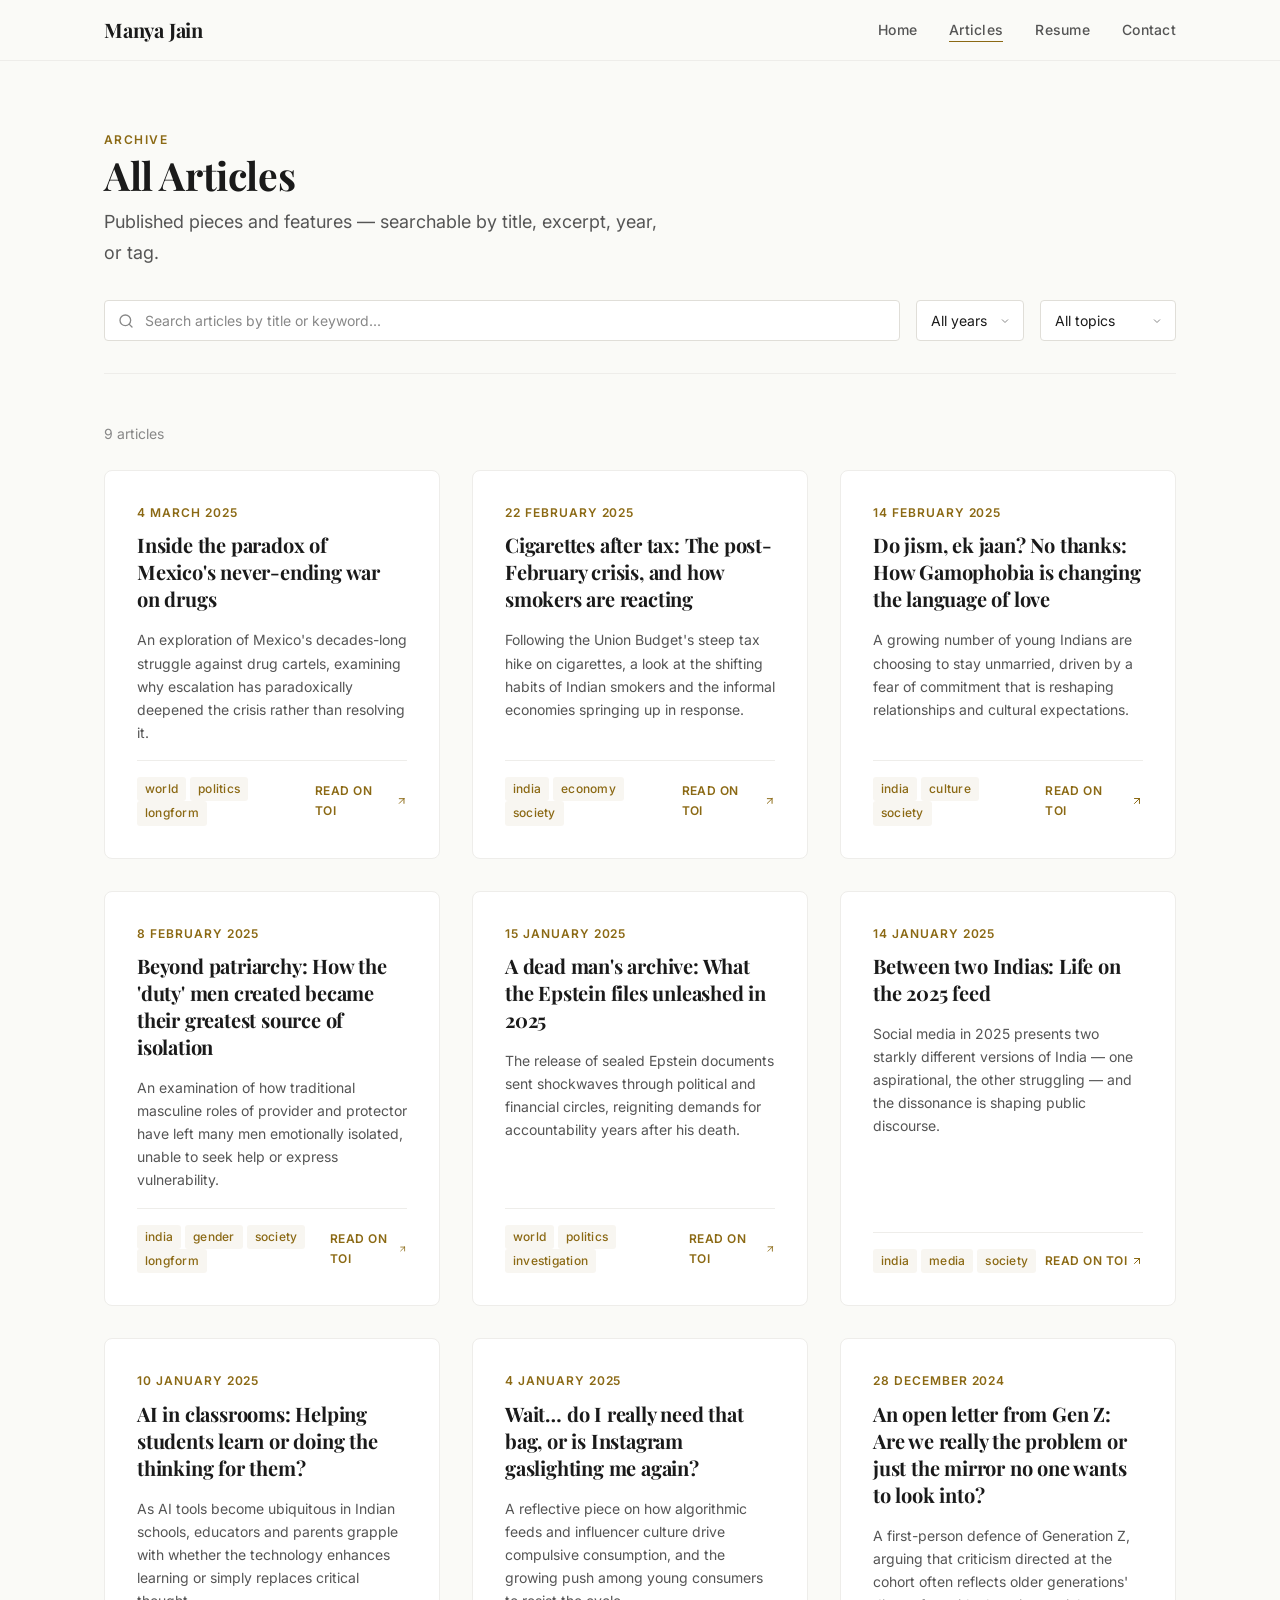
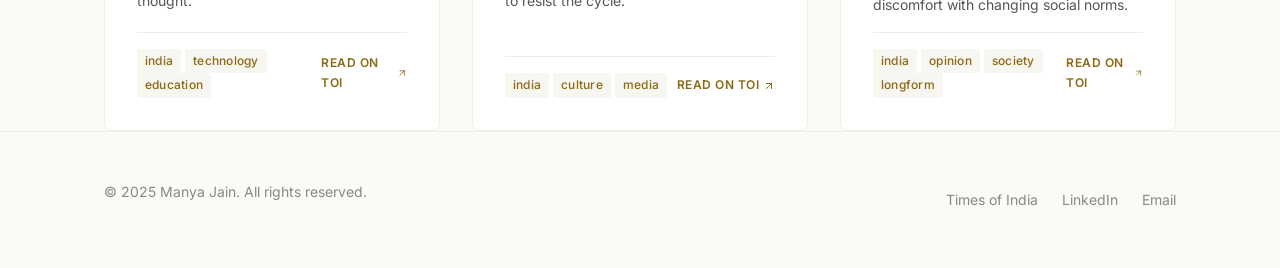
==== articles.html @ 1fdf4e92 "Initial commit: Manya Jain portfolio website" ====
<!DOCTYPE html>
<html lang="en">
<head>
  <meta charset="UTF-8">
  <meta name="viewport" content="width=device-width, initial-scale=1.0">

  <!-- SEO -->
  <title>Articles — Manya Jain</title>
  <meta name="description" content="Full archive of published articles by Manya Jain, journalist at the Times of India. Search and filter by year, topic, or keyword.">

  <!-- Fonts -->
  <link rel="preconnect" href="https://fonts.googleapis.com">
  <link rel="preconnect" href="https://fonts.gstatic.com" crossorigin>
  <link href="https://fonts.googleapis.com/css2?family=Inter:wght@400;500;600;700&family=Playfair+Display:wght@700;800&display=swap" rel="stylesheet">

  <!-- Styles -->
  <link rel="stylesheet" href="styles.css">
</head>
<body>

  <!-- NAVIGATION -->
  <nav class="site-nav" id="site-nav" aria-label="Primary navigation">
    <div class="container">
      <a href="index.html" class="nav-brand">Manya Jain</a>
      <button class="nav-toggle" id="nav-toggle" aria-label="Open navigation menu" aria-expanded="false">
        <span></span><span></span><span></span>
      </button>
      <ul class="nav-links" id="nav-links" role="list">
        <li><a href="index.html">Home</a></li>
        <li><a href="articles.html" class="active">Articles</a></li>
        <li><a href="index.html#resume">Resume</a></li>
        <li><a href="index.html#contact">Contact</a></li>
      </ul>
    </div>
  </nav>

  <main>
    <div class="container">

      <!-- Page Header -->
      <header class="page-header">
        <span class="label">Archive</span>
        <h1>All Articles</h1>
        <p class="section-subtitle">Published pieces and features — searchable by title, excerpt, year, or tag.</p>

        <!-- Search and Filters -->
        <div class="search-filters" role="search" aria-label="Filter articles">
          <div class="search-input-wrap">
            <svg xmlns="http://www.w3.org/2000/svg" viewBox="0 0 24 24" fill="none" stroke="currentColor" stroke-width="2" stroke-linecap="round" stroke-linejoin="round"><circle cx="11" cy="11" r="8"/><path d="M21 21l-4.35-4.35"/></svg>
            <input
              type="search"
              id="article-search"
              class="search-input"
              placeholder="Search articles by title or keyword..."
              aria-label="Search articles"
            >
          </div>
          <select id="filter-year" class="filter-select" aria-label="Filter by year">
            <option value="">All years</option>
          </select>
          <select id="filter-tag" class="filter-select" aria-label="Filter by tag">
            <option value="">All topics</option>
          </select>
        </div>
      </header>

      <!-- Results Count -->
      <p class="results-count" id="results-count"></p>

      <!-- Articles Listing -->
      <div class="articles-grid" id="all-articles">
        <!-- Dynamically populated by script.js -->
      </div>

      <!-- No Results Message -->
      <p class="no-results" id="no-results" style="display:none;">
        No articles match your search. Try a different keyword or clear the filters.
      </p>

    </div>
  </main>

  <!-- FOOTER -->
  <footer class="site-footer">
    <div class="container footer-inner">
      <p class="footer-copy">&copy; 2025 Manya Jain. All rights reserved.</p>
      <ul class="footer-links" role="list">
        <li><a href="https://timesofindia.indiatimes.com/toireporter/author-Manya-Jain-479276813.cms" target="_blank" rel="noopener">Times of India</a></li>
        <li><a href="http://www.linkedin.com/in/manyajain15" target="_blank" rel="noopener">LinkedIn</a></li>
        <li><a href="mailto:manyajain1503@gmail.com">Email</a></li>
      </ul>
    </div>
  </footer>

  <script src="script.js" defer></script>
</body>
</html>
---- styles.css ----
/* ============================================================
   Manya Jain — Portfolio Design System
   Editorial-grade, mobile-first, accessible
   ============================================================ */

/* --- Design Tokens --- */
:root {
  /* Palette */
  --color-bg:        #FAFAF7;
  --color-bg-alt:    #F2F1ED;
  --color-surface:   #FFFFFF;
  --color-text:      #1A1A1A;
  --color-text-secondary: #555555;
  --color-muted:     #888888;
  --color-accent:    #8B6914;
  --color-accent-light: #C9A84C;
  --color-accent-bg: rgba(139, 105, 20, 0.06);
  --color-border:    #E0DED8;
  --color-border-light: #EEEDEA;
  --color-link:      #8B6914;
  --color-link-hover:#6B5010;
  --color-hero-overlay: rgba(26, 26, 26, 0.55);

  /* Typography */
  --font-heading:    'Playfair Display', Georgia, 'Times New Roman', serif;
  --font-body:       'Inter', -apple-system, BlinkMacSystemFont, 'Segoe UI', Roboto, sans-serif;
  --font-mono:       'JetBrains Mono', 'Fira Code', monospace;

  /* Type Scale (major third — 1.25) */
  --text-xs:   0.75rem;   /* 12px */
  --text-sm:   0.875rem;  /* 14px */
  --text-base: 1rem;      /* 16px */
  --text-md:   1.125rem;  /* 18px */
  --text-lg:   1.25rem;   /* 20px */
  --text-xl:   1.563rem;  /* 25px */
  --text-2xl:  1.953rem;  /* ~31px */
  --text-3xl:  2.441rem;  /* ~39px */
  --text-4xl:  3.052rem;  /* ~49px */

  /* Spacing */
  --space-xs:  0.25rem;
  --space-sm:  0.5rem;
  --space-md:  1rem;
  --space-lg:  1.5rem;
  --space-xl:  2rem;
  --space-2xl: 3rem;
  --space-3xl: 4rem;
  --space-4xl: 6rem;

  /* Layout */
  --max-width:   1120px;
  --radius-sm:   4px;
  --radius-md:   8px;
  --radius-lg:   12px;

  /* Motion */
  --ease-out:    cubic-bezier(0.16, 1, 0.3, 1);
  --transition:  0.25s var(--ease-out);
  --transition-slow: 0.45s var(--ease-out);

  /* Hero */
  --hero-focus: 50% 50%;
  --hero-height-desktop: 60vh;
  --hero-height-mobile:  48vh;
}


/* --- Reset & Base --- */
*, *::before, *::after { box-sizing: border-box; margin: 0; padding: 0; }

html {
  font-size: 16px;
  scroll-behavior: smooth;
  -webkit-text-size-adjust: 100%;
}

body {
  font-family: var(--font-body);
  font-size: var(--text-base);
  line-height: 1.7;
  color: var(--color-text);
  background-color: var(--color-bg);
  -webkit-font-smoothing: antialiased;
  -moz-osx-font-smoothing: grayscale;
}

img { max-width: 100%; height: auto; display: block; }
a { color: var(--color-link); text-decoration: none; transition: color var(--transition); }
a:hover { color: var(--color-link-hover); }
a:focus-visible { outline: 2px solid var(--color-accent); outline-offset: 2px; border-radius: 2px; }
button:focus-visible { outline: 2px solid var(--color-accent); outline-offset: 2px; border-radius: 2px; }

::selection { background: var(--color-accent); color: #fff; }


/* --- Typography --- */
h1, h2, h3, h4 {
  font-family: var(--font-heading);
  font-weight: 700;
  line-height: 1.2;
  letter-spacing: -0.01em;
  color: var(--color-text);
}

h1 { font-size: var(--text-4xl); }
h2 { font-size: var(--text-2xl); margin-bottom: var(--space-md); }
h3 { font-size: var(--text-xl);  margin-bottom: var(--space-sm); }
h4 { font-size: var(--text-lg);  }

p { margin-bottom: var(--space-md); }

.label {
  font-family: var(--font-body);
  font-size: var(--text-xs);
  font-weight: 600;
  letter-spacing: 0.12em;
  text-transform: uppercase;
  color: var(--color-accent);
}

.section-rule {
  width: 48px;
  height: 2px;
  background: var(--color-accent);
  border: none;
  margin-bottom: var(--space-lg);
}


/* --- Container --- */
.container {
  width: 100%;
  max-width: var(--max-width);
  margin: 0 auto;
  padding: 0 var(--space-lg);
}


/* ============================================================
   NAVIGATION
   ============================================================ */
.site-nav {
  position: sticky;
  top: 0;
  z-index: 100;
  background: rgba(250, 250, 247, 0.92);
  backdrop-filter: blur(12px);
  -webkit-backdrop-filter: blur(12px);
  border-bottom: 1px solid var(--color-border-light);
  transition: box-shadow var(--transition);
}

.site-nav.scrolled {
  box-shadow: 0 1px 8px rgba(0,0,0,0.06);
}

.site-nav .container {
  display: flex;
  align-items: center;
  justify-content: space-between;
  height: 60px;
}

.nav-brand {
  font-family: var(--font-heading);
  font-size: var(--text-lg);
  font-weight: 700;
  color: var(--color-text);
  letter-spacing: -0.01em;
}
.nav-brand:hover { color: var(--color-accent); }

.nav-links {
  display: flex;
  align-items: center;
  gap: var(--space-xl);
  list-style: none;
}

.nav-links a {
  font-size: var(--text-sm);
  font-weight: 500;
  color: var(--color-text-secondary);
  letter-spacing: 0.02em;
  position: relative;
  padding-bottom: 2px;
}

.nav-links a::after {
  content: '';
  position: absolute;
  left: 0;
  bottom: -2px;
  width: 0;
  height: 1.5px;
  background: var(--color-accent);
  transition: width var(--transition);
}
.nav-links a:hover::after,
.nav-links a.active::after { width: 100%; }
.nav-links a:hover { color: var(--color-text); }

/* Mobile hamburger */
.nav-toggle {
  display: none;
  background: none;
  border: none;
  cursor: pointer;
  padding: var(--space-sm);
}
.nav-toggle span {
  display: block;
  width: 22px;
  height: 2px;
  background: var(--color-text);
  margin: 5px 0;
  transition: var(--transition);
  border-radius: 1px;
}

@media (max-width: 768px) {
  .nav-toggle { display: block; }

  .nav-links {
    display: none;
    position: absolute;
    top: 60px;
    left: 0;
    right: 0;
    background: var(--color-surface);
    flex-direction: column;
    padding: var(--space-lg);
    gap: var(--space-lg);
    border-bottom: 1px solid var(--color-border);
    box-shadow: 0 8px 24px rgba(0,0,0,0.08);
  }
  .nav-links.open { display: flex; }
}


/* ============================================================
   HERO SECTION
   ============================================================ */
.hero{
  position:relative;
  min-height:var(--hero-height-desktop);
  display:flex;
  align-items:center;
  color: #fff;
  overflow:hidden;
}
.hero img.hero-img{
  position:absolute;
  inset:0;
  width:100%;
  height:100%;
  object-fit:cover;
  object-position: var(--hero-focus);
  filter: saturate(.9) contrast(.95);
  transition: transform .4s ease, opacity .4s ease;
  will-change: transform;
}
.hero .hero-overlay{
  position:absolute; inset:0;
  background: linear-gradient(180deg, rgba(10,10,10,0.55) 0%, rgba(10,10,10,0.45) 50%, rgba(10,10,10,0.55) 100%);
  pointer-events:none;
}
.hero-inner{ position:relative; max-width:720px; padding:48px; z-index:2; }
@media (max-width:980px){
  .hero{ min-height:var(--hero-height-mobile) }
}

.hero-inner {
  position: relative;
  z-index: 3;
  color: #fff;
  max-width: 640px;
  padding: var(--space-4xl) 0;
}

.hero-inner .kicker {
  color: var(--color-accent-light);
  margin-bottom: var(--space-md);
  font-family: var(--font-body);
  font-size: var(--text-xs);
  font-weight: 600;
  letter-spacing: 0.12em;
  text-transform: uppercase;
}

.hero-inner h1 {
  color: #fff;
  margin-bottom: var(--space-lg);
  font-size: var(--text-4xl);
}

.hero-inner .lead {
  font-size: var(--text-md);
  line-height: 1.65;
  color: rgba(255,255,255,0.85);
  margin-bottom: var(--space-xl);
  max-width: 520px;
}

.hero-cta {
  display: inline-flex;
  align-items: center;
  gap: var(--space-sm);
  background: var(--color-accent);
  color: #fff;
  font-size: var(--text-sm);
  font-weight: 600;
  padding: 12px 28px;
  border-radius: var(--radius-sm);
  letter-spacing: 0.04em;
  text-transform: uppercase;
  border: none;
  cursor: pointer;
  transition: background var(--transition), transform var(--transition);
}
.hero-cta:hover { background: var(--color-link-hover); color: #fff; transform: translateY(-1px); }
.hero-cta svg { width: 16px; height: 16px; }


/* ============================================================
   SECTIONS
   ============================================================ */
.section {
  padding: var(--space-4xl) 0;
}

.section-header {
  margin-bottom: var(--space-2xl);
}

.section-header h2 {
  margin-bottom: var(--space-xs);
}

.section-subtitle {
  color: var(--color-text-secondary);
  font-size: var(--text-md);
  max-width: 560px;
}


/* ============================================================
   ABOUT / SUMMARY
   ============================================================ */
.about-grid {
  display: grid;
  grid-template-columns: 1fr;
  gap: var(--space-2xl);
}

.about-text p {
  font-size: var(--text-md);
  color: var(--color-text-secondary);
  line-height: 1.8;
}

.about-text p:first-of-type {
  font-size: var(--text-lg);
  color: var(--color-text);
  line-height: 1.7;
}

.about-highlights {
  display: grid;
  grid-template-columns: repeat(auto-fit, minmax(200px, 1fr));
  gap: var(--space-lg);
  margin-top: var(--space-xl);
}

.highlight-item {
  padding: var(--space-lg);
  background: var(--color-accent-bg);
  border-radius: var(--radius-md);
  border-left: 3px solid var(--color-accent);
}

.highlight-item .label {
  margin-bottom: var(--space-xs);
}

.highlight-item p {
  font-size: var(--text-sm);
  color: var(--color-text-secondary);
  margin: 0;
}


/* ============================================================
   ARTICLE CARDS
   ============================================================ */
.articles-grid {
  display: grid;
  grid-template-columns: repeat(auto-fill, minmax(300px, 1fr));
  gap: var(--space-xl);
}

.article-card {
  background: var(--color-surface);
  border: 1px solid var(--color-border-light);
  border-radius: var(--radius-md);
  padding: var(--space-xl);
  transition: transform var(--transition), box-shadow var(--transition), border-color var(--transition);
  display: flex;
  flex-direction: column;
}

.article-card:hover {
  transform: translateY(-3px);
  box-shadow: 0 8px 30px rgba(0,0,0,0.06);
  border-color: var(--color-accent-light);
}

.article-card .card-date {
  font-size: var(--text-xs);
  font-weight: 600;
  color: var(--color-accent);
  letter-spacing: 0.08em;
  text-transform: uppercase;
  margin-bottom: var(--space-sm);
}

.article-card h3 {
  font-size: var(--text-lg);
  line-height: 1.35;
  margin-bottom: var(--space-md);
}

.article-card h3 a {
  color: var(--color-text);
  transition: color var(--transition);
}
.article-card h3 a:hover { color: var(--color-accent); }

.article-card .card-excerpt {
  font-size: var(--text-sm);
  color: var(--color-text-secondary);
  line-height: 1.65;
  flex: 1;
  margin-bottom: var(--space-md);
}

.article-card .card-meta {
  display: flex;
  align-items: center;
  justify-content: space-between;
  font-size: var(--text-xs);
  color: var(--color-muted);
  padding-top: var(--space-md);
  border-top: 1px solid var(--color-border-light);
}

.card-read-link {
  font-weight: 600;
  color: var(--color-accent);
  font-size: var(--text-xs);
  letter-spacing: 0.04em;
  text-transform: uppercase;
  display: inline-flex;
  align-items: center;
  gap: 4px;
}
.card-read-link:hover { color: var(--color-link-hover); }
.card-read-link svg { width: 12px; height: 12px; transition: transform var(--transition); }
.card-read-link:hover svg { transform: translateX(3px); }

.view-all-link {
  display: inline-flex;
  align-items: center;
  gap: var(--space-sm);
  font-weight: 600;
  font-size: var(--text-sm);
  color: var(--color-accent);
  margin-top: var(--space-2xl);
  letter-spacing: 0.04em;
  text-transform: uppercase;
}
.view-all-link:hover { color: var(--color-link-hover); }


/* ============================================================
   ARTICLES PAGE  (articles.html)
   ============================================================ */
.page-header {
  padding: var(--space-3xl) 0 var(--space-xl);
  border-bottom: 1px solid var(--color-border-light);
  margin-bottom: var(--space-2xl);
}

.page-header h1 {
  font-size: var(--text-3xl);
  margin-bottom: var(--space-sm);
}

.page-header .section-subtitle {
  margin-bottom: var(--space-xl);
}

/* Search & Filters */
.search-filters {
  display: flex;
  flex-wrap: wrap;
  gap: var(--space-md);
  align-items: center;
}

.search-input-wrap {
  position: relative;
  flex: 1;
  min-width: 240px;
}

.search-input-wrap svg {
  position: absolute;
  left: 14px;
  top: 50%;
  transform: translateY(-50%);
  width: 16px;
  height: 16px;
  color: var(--color-muted);
  pointer-events: none;
}

.search-input {
  width: 100%;
  padding: 11px 14px 11px 40px;
  border: 1px solid var(--color-border);
  border-radius: var(--radius-sm);
  font-family: var(--font-body);
  font-size: var(--text-sm);
  color: var(--color-text);
  background: var(--color-surface);
  transition: border-color var(--transition), box-shadow var(--transition);
}
.search-input:focus {
  outline: none;
  border-color: var(--color-accent);
  box-shadow: 0 0 0 3px var(--color-accent-bg);
}
.search-input::placeholder { color: var(--color-muted); }

.filter-select {
  padding: 11px 36px 11px 14px;
  border: 1px solid var(--color-border);
  border-radius: var(--radius-sm);
  font-family: var(--font-body);
  font-size: var(--text-sm);
  color: var(--color-text);
  background: var(--color-surface);
  appearance: none;
  cursor: pointer;
  background-image: url("data:image/svg+xml,%3Csvg xmlns='http://www.w3.org/2000/svg' width='12' height='12' viewBox='0 0 24 24' fill='none' stroke='%23888' stroke-width='2'%3E%3Cpath d='M6 9l6 6 6-6'/%3E%3C/svg%3E");
  background-repeat: no-repeat;
  background-position: right 12px center;
  transition: border-color var(--transition);
}
.filter-select:focus {
  outline: none;
  border-color: var(--color-accent);
  box-shadow: 0 0 0 3px var(--color-accent-bg);
}

.results-count {
  font-size: var(--text-sm);
  color: var(--color-muted);
  margin-bottom: var(--space-lg);
}

.no-results {
  text-align: center;
  padding: var(--space-4xl) var(--space-xl);
  color: var(--color-muted);
  font-style: italic;
}

/* Tags */
.tag {
  display: inline-block;
  font-size: var(--text-xs);
  font-weight: 500;
  color: var(--color-accent);
  background: var(--color-accent-bg);
  padding: 2px 8px;
  border-radius: 3px;
  letter-spacing: 0.02em;
  margin-right: 4px;
}


/* ============================================================
   RESUME SECTION
   ============================================================ */
.resume-layout {
  display: grid;
  grid-template-columns: 1fr;
  gap: var(--space-2xl);
}

.resume-embed-wrap {
  background: var(--color-surface);
  border: 1px solid var(--color-border-light);
  border-radius: var(--radius-md);
  overflow: hidden;
}

.resume-embed {
  width: 100%;
  height: 600px;
  border: none;
}

.resume-actions {
  display: flex;
  gap: var(--space-md);
  margin-top: var(--space-lg);
}

.resume-sidebar {
  display: flex;
  flex-direction: column;
  gap: var(--space-xl);
}

.resume-photo {
  border-radius: var(--radius-md);
  overflow: hidden;
  aspect-ratio: 4/5;
}

.resume-photo img {
  width: 100%;
  height: 100%;
  object-fit: cover;
  transition: transform var(--transition-slow);
}
.resume-photo:hover img { transform: scale(1.02); }

.cv-summary h3 {
  margin-bottom: var(--space-md);
}

.cv-summary ul {
  list-style: none;
  padding: 0;
}

.cv-summary li {
  position: relative;
  padding-left: var(--space-lg);
  margin-bottom: var(--space-sm);
  font-size: var(--text-sm);
  color: var(--color-text-secondary);
  line-height: 1.6;
}

.cv-summary li::before {
  content: '';
  position: absolute;
  left: 0;
  top: 9px;
  width: 6px;
  height: 6px;
  background: var(--color-accent);
  border-radius: 50%;
}

@media (min-width: 769px) {
  .resume-layout {
    grid-template-columns: 1fr 320px;
  }
}

/* Certifications */
.certifications {
  margin-top: var(--space-md);
}

.certifications h3 {
  margin-bottom: var(--space-md);
}

.certifications ul {
  list-style: none;
  padding: 0;
}

.certifications li {
  display: flex;
  align-items: flex-start;
  gap: var(--space-sm);
  padding: var(--space-md);
  background: var(--color-accent-bg);
  border-radius: var(--radius-md);
  border-left: 3px solid var(--color-accent);
  font-size: var(--text-sm);
  font-weight: 600;
  color: var(--color-text);
  line-height: 1.5;
  margin-bottom: var(--space-sm);
}

.certifications li svg {
  flex-shrink: 0;
  color: var(--color-accent);
  margin-top: 2px;
}


/* ============================================================
   CONTACT SECTION
   ============================================================ */
.contact-section {
  background: var(--color-bg-alt);
}

.contact-grid {
  display: grid;
  grid-template-columns: repeat(auto-fit, minmax(240px, 1fr));
  gap: var(--space-xl);
  margin-top: var(--space-xl);
}

.contact-card {
  background: var(--color-surface);
  border: 1px solid var(--color-border-light);
  border-radius: var(--radius-md);
  padding: var(--space-xl);
  text-align: center;
  transition: transform var(--transition), box-shadow var(--transition);
}
.contact-card:hover {
  transform: translateY(-2px);
  box-shadow: 0 4px 20px rgba(0,0,0,0.05);
}

.contact-card .contact-icon {
  width: 48px;
  height: 48px;
  margin: 0 auto var(--space-md);
  display: flex;
  align-items: center;
  justify-content: center;
  background: var(--color-accent-bg);
  border-radius: 50%;
  color: var(--color-accent);
}
.contact-card .contact-icon svg { width: 20px; height: 20px; }

.contact-card h4 {
  margin-bottom: var(--space-xs);
}

.contact-card p {
  font-size: var(--text-sm);
  color: var(--color-text-secondary);
  margin-bottom: var(--space-md);
}

.contact-card a.contact-link {
  font-weight: 600;
  font-size: var(--text-sm);
  color: var(--color-accent);
}


/* ============================================================
   BUTTONS
   ============================================================ */
.btn {
  display: inline-flex;
  align-items: center;
  gap: var(--space-sm);
  padding: 10px 24px;
  font-family: var(--font-body);
  font-size: var(--text-sm);
  font-weight: 600;
  border-radius: var(--radius-sm);
  border: 1px solid var(--color-border);
  background: var(--color-surface);
  color: var(--color-text);
  cursor: pointer;
  transition: all var(--transition);
  text-decoration: none;
  letter-spacing: 0.02em;
}
.btn:hover {
  border-color: var(--color-accent);
  color: var(--color-accent);
}
.btn svg { width: 16px; height: 16px; }

.btn-primary {
  background: var(--color-accent);
  color: #fff;
  border-color: var(--color-accent);
}
.btn-primary:hover {
  background: var(--color-link-hover);
  border-color: var(--color-link-hover);
  color: #fff;
}


/* ============================================================
   FOOTER
   ============================================================ */
.site-footer {
  border-top: 1px solid var(--color-border-light);
  padding: var(--space-2xl) 0;
  background: var(--color-bg);
}

.footer-inner {
  display: flex;
  flex-wrap: wrap;
  align-items: center;
  justify-content: space-between;
  gap: var(--space-md);
}

.footer-copy {
  font-size: var(--text-sm);
  color: var(--color-muted);
}

.footer-links {
  display: flex;
  gap: var(--space-lg);
  list-style: none;
}

.footer-links a {
  font-size: var(--text-sm);
  color: var(--color-muted);
}
.footer-links a:hover { color: var(--color-accent); }


/* ============================================================
   ANIMATIONS
   ============================================================ */
.fade-in {
  opacity: 0;
  transform: translateY(16px);
  transition: opacity 0.6s var(--ease-out), transform 0.6s var(--ease-out);
}

.fade-in.visible {
  opacity: 1;
  transform: translateY(0);
}

/* Stagger children */
.stagger > .fade-in:nth-child(1) { transition-delay: 0.05s; }
.stagger > .fade-in:nth-child(2) { transition-delay: 0.10s; }
.stagger > .fade-in:nth-child(3) { transition-delay: 0.15s; }
.stagger > .fade-in:nth-child(4) { transition-delay: 0.20s; }


/* ============================================================
   RESPONSIVE
   ============================================================ */
@media (max-width: 768px) {
  :root {
    --text-4xl: 2.2rem;
    --text-3xl: 1.8rem;
    --text-2xl: 1.5rem;
    --hero-height-desktop: var(--hero-height-mobile);
  }

  .hero { min-height: var(--hero-height-mobile); }
  .hero-content { padding: var(--space-2xl) 0; }

  .section { padding: var(--space-2xl) 0; }

  .articles-grid {
    grid-template-columns: 1fr;
  }

  .search-filters {
    flex-direction: column;
    align-items: stretch;
  }

  .footer-inner {
    flex-direction: column;
    text-align: center;
  }

  .resume-embed { height: 400px; }
}

@media (max-width: 480px) {
  .container { padding: 0 var(--space-md); }
  .hero-content h1 { font-size: 1.8rem; }
}


/* ============================================================
   UTILITY
   ============================================================ */
.sr-only {
  position: absolute;
  width: 1px;
  height: 1px;
  padding: 0;
  margin: -1px;
  overflow: hidden;
  clip: rect(0, 0, 0, 0);
  white-space: nowrap;
  border: 0;
}
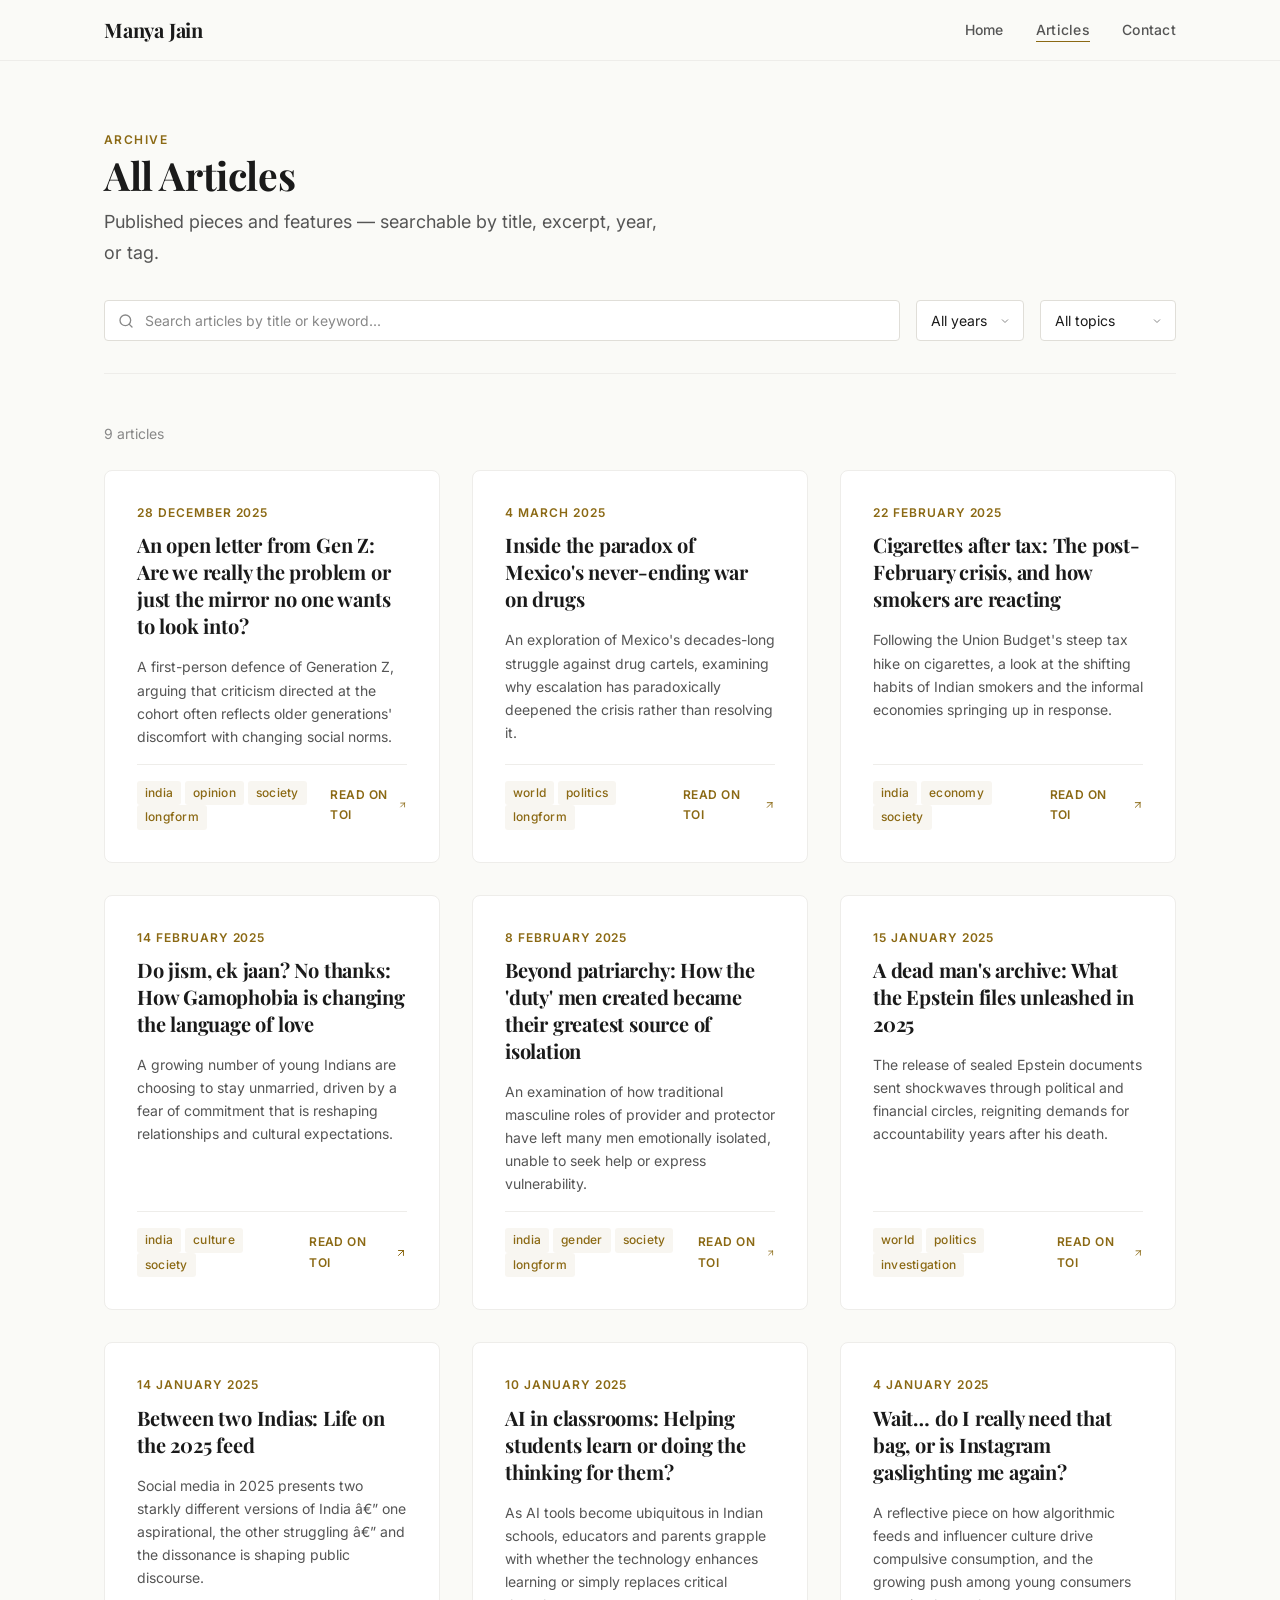
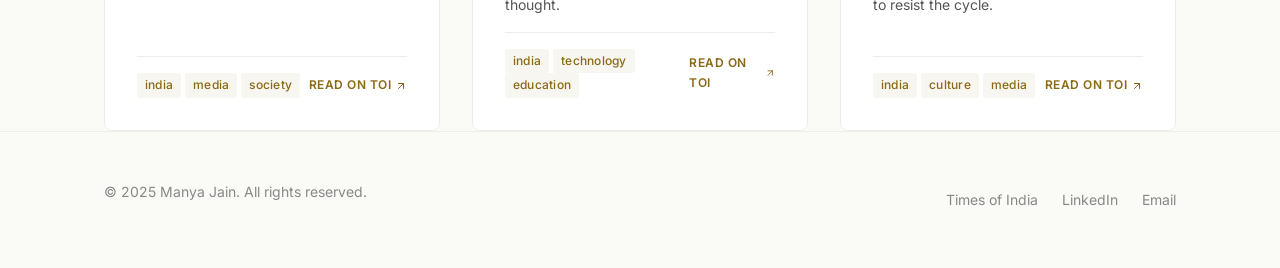
==== commit 3478d0f4: "chore: remove resume UI, remove duplicate At-a-glance, add certifications (HubSpot,NPTEL), fix artic" ====
--- a/articles.html
+++ b/articles.html
@@ -28,7 +28,6 @@
       <ul class="nav-links" id="nav-links" role="list">
         <li><a href="index.html">Home</a></li>
         <li><a href="articles.html" class="active">Articles</a></li>
-        <li><a href="index.html#resume">Resume</a></li>
         <li><a href="index.html#contact">Contact</a></li>
       </ul>
     </div>
--- a/styles.css
+++ b/styles.css
@@ -389,6 +389,17 @@
   margin: 0;
 }
 
+.highlight-item ul {
+  font-size: var(--text-sm);
+  color: var(--color-text-secondary);
+  margin: 0;
+  padding-left: 1.25rem;
+}
+
+.highlight-item li {
+  margin-bottom: 2px;
+}
+
 
 /* ============================================================
    ARTICLE CARDS
@@ -591,123 +602,7 @@
 }
 
 
-/* ============================================================
-   RESUME SECTION
-   ============================================================ */
-.resume-layout {
-  display: grid;
-  grid-template-columns: 1fr;
-  gap: var(--space-2xl);
-}
-
-.resume-embed-wrap {
-  background: var(--color-surface);
-  border: 1px solid var(--color-border-light);
-  border-radius: var(--radius-md);
-  overflow: hidden;
-}
-
-.resume-embed {
-  width: 100%;
-  height: 600px;
-  border: none;
-}
-
-.resume-actions {
-  display: flex;
-  gap: var(--space-md);
-  margin-top: var(--space-lg);
-}
-
-.resume-sidebar {
-  display: flex;
-  flex-direction: column;
-  gap: var(--space-xl);
-}
-
-.resume-photo {
-  border-radius: var(--radius-md);
-  overflow: hidden;
-  aspect-ratio: 4/5;
-}
-
-.resume-photo img {
-  width: 100%;
-  height: 100%;
-  object-fit: cover;
-  transition: transform var(--transition-slow);
-}
-.resume-photo:hover img { transform: scale(1.02); }
-
-.cv-summary h3 {
-  margin-bottom: var(--space-md);
-}
-
-.cv-summary ul {
-  list-style: none;
-  padding: 0;
-}
-
-.cv-summary li {
-  position: relative;
-  padding-left: var(--space-lg);
-  margin-bottom: var(--space-sm);
-  font-size: var(--text-sm);
-  color: var(--color-text-secondary);
-  line-height: 1.6;
-}
-
-.cv-summary li::before {
-  content: '';
-  position: absolute;
-  left: 0;
-  top: 9px;
-  width: 6px;
-  height: 6px;
-  background: var(--color-accent);
-  border-radius: 50%;
-}
-
-@media (min-width: 769px) {
-  .resume-layout {
-    grid-template-columns: 1fr 320px;
-  }
-}
-
-/* Certifications */
-.certifications {
-  margin-top: var(--space-md);
-}
-
-.certifications h3 {
-  margin-bottom: var(--space-md);
-}
-
-.certifications ul {
-  list-style: none;
-  padding: 0;
-}
-
-.certifications li {
-  display: flex;
-  align-items: flex-start;
-  gap: var(--space-sm);
-  padding: var(--space-md);
-  background: var(--color-accent-bg);
-  border-radius: var(--radius-md);
-  border-left: 3px solid var(--color-accent);
-  font-size: var(--text-sm);
-  font-weight: 600;
-  color: var(--color-text);
-  line-height: 1.5;
-  margin-bottom: var(--space-sm);
-}
-
-.certifications li svg {
-  flex-shrink: 0;
-  color: var(--color-accent);
-  margin-top: 2px;
-}
+
 
 
 /* ============================================================
